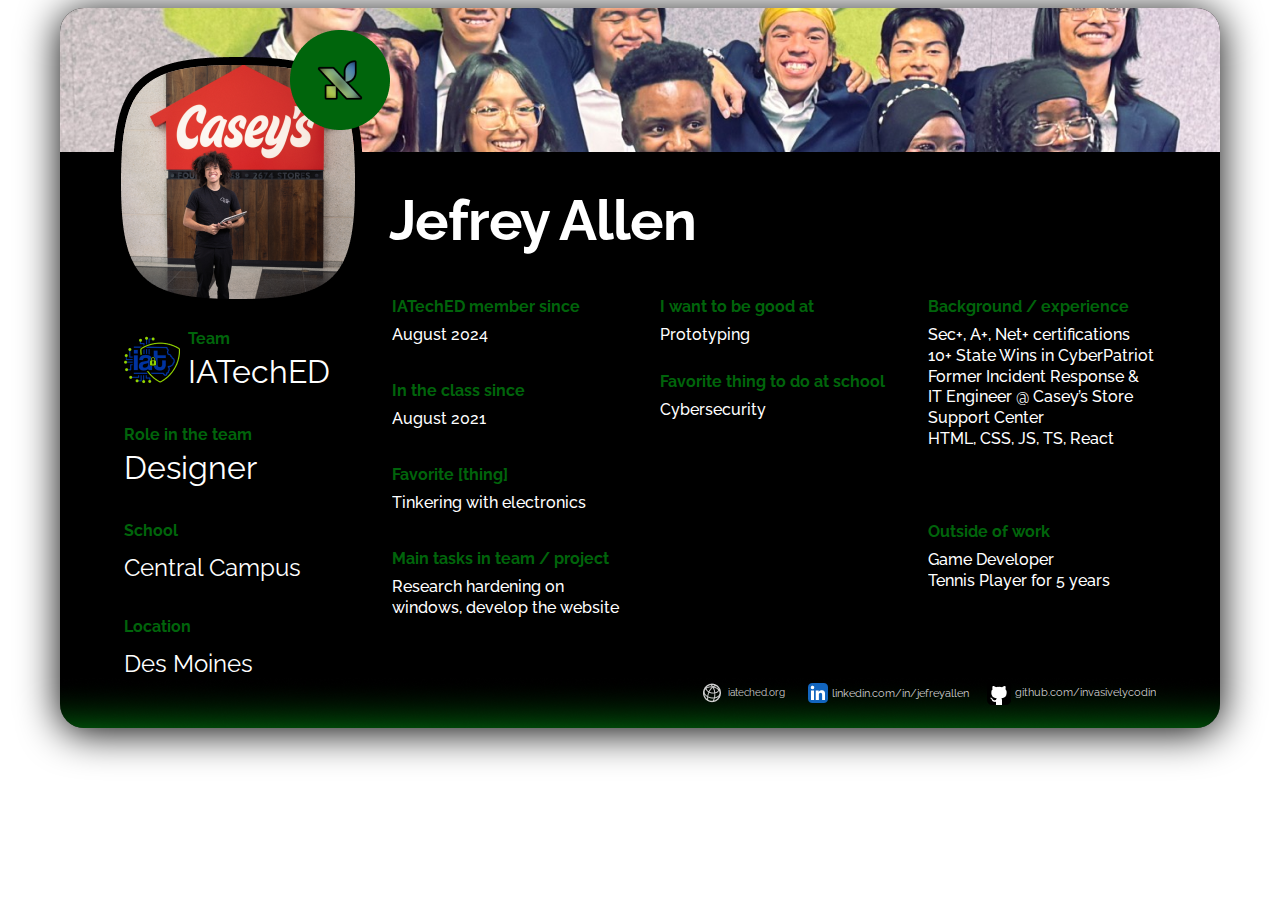
==== card.html @ c5e19518 "should be good?" ====
<!DOCTYPE html>
<html lang="en">
  <head>
    <meta charset="UTF-8" />
    <meta name="viewport" content="width=device-width, initial-scale=1.0" />
    <title>card template</title>
    <link rel="stylesheet" href="https://fonts.googleapis.com/css2?family=Raleway:wght@400;500;700&display=swap" />
<link rel="stylesheet" href="https://fonts.googleapis.com/css2?family=Raleway:wght@400&display=swap" />
    <link rel="stylesheet" href="card.css" />
  </head>
  <body>
    <div
      style="width:1160px;height:720px;background-color:#000000;border-radius:24px;position:relative;overflow:hidden;box-shadow:0 4px 40px 0 #000000;margin:0 auto"
      class="main-container"
    >
      <div
        style="width:1043px;height:650px;position:relative;z-index:67;margin:22px 0 0 53px"
      >
        <div
          style="width:100px;height:100px;background-position:center;background-image:url(images/Jef.png);background-size:100% 100%;background-repeat:no-repeat;position:absolute;top:0;left:177px;z-index:66"
        ></div>
        <div
          style="width:250px;height:250px;background-position:center;background-image:url(images/Photo\ border.png);background-size:cover;background-repeat:no-repeat;position:absolute;top:27px;left:0;z-index:61"
        >
          <div
            style="width:234px;height:234px;background-position:center;background-image:url(images/Photo.png);background-size:100% 100%;background-repeat:no-repeat;position:relative;z-index:63;margin:8px 0 0 8px"
          ></div>
        </div>
        <span
          style="display:flex;height:56px;justify-content:flex-start;align-items:center;font-family:Raleway, var(--default-font-family);font-size:56px;font-weight:700;line-height:56px;color:#ffffff;letter-spacing:-1.12px;position:absolute;top:calc(50% - 163px);left:276px;text-align:left;white-space:nowrap;z-index:67"
          >Jefrey Allen</span
        >
        <div
          style="display:flex;width:228px;height:382px;flex-direction:column;gap:33px;align-items:flex-start;flex-wrap:nowrap;position:absolute;top:266px;left:279px;overflow:hidden;z-index:14"
        >
          <div
            style="display:flex;width:228px;padding:1px 0 1px 0;flex-direction:column;gap:9px;align-items:flex-start;flex-shrink:0;flex-wrap:nowrap;position:relative;z-index:15"
          >
            <span
              style="min-width:0;height:19px;align-self:stretch;flex-shrink:0;flex-basis:auto;font-family:Raleway, var(--default-font-family);font-size:16px;font-weight:700;line-height:19px;color:#00640b;position:relative;text-align:left;white-space:nowrap;z-index:16"
              >IATechED member since</span
            ><span
              style="min-width:0;height:21px;align-self:stretch;flex-shrink:0;flex-basis:auto;font-family:Raleway, var(--default-font-family);font-size:16px;font-weight:500;line-height:20.8px;color:#ffffff;position:relative;text-align:left;white-space:nowrap;z-index:17"
              >August 2024</span
            >
          </div>
          <div
            style="display:flex;width:228px;padding:1px 0 1px 0;flex-direction:column;gap:9px;align-items:flex-start;flex-shrink:0;flex-wrap:nowrap;position:relative;z-index:18"
          >
            <span
              style="min-width:0;height:19px;align-self:stretch;flex-shrink:0;flex-basis:auto;font-family:Raleway, var(--default-font-family);font-size:16px;font-weight:700;line-height:19px;color:#00640b;position:relative;text-align:left;white-space:nowrap;z-index:19"
              >In the class since</span
            ><span
              style="min-width:0;height:21px;align-self:stretch;flex-shrink:0;flex-basis:auto;font-family:Raleway, var(--default-font-family);font-size:16px;font-weight:500;line-height:20.8px;color:#ffffff;position:relative;text-align:left;white-space:nowrap;z-index:20"
              >August 2021</span
            >
          </div>
          <div
            style="display:flex;width:228px;padding:1px 0 1px 0;flex-direction:column;gap:9px;align-items:flex-start;flex-shrink:0;flex-wrap:nowrap;position:relative;z-index:21"
          >
            <span
              style="min-width:0;height:19px;align-self:stretch;flex-shrink:0;flex-basis:auto;font-family:Raleway, var(--default-font-family);font-size:16px;font-weight:700;line-height:19px;color:#00640b;position:relative;text-align:left;white-space:nowrap;z-index:22"
              >Favorite [thing]</span
            ><span
              style="min-width:0;height:21px;align-self:stretch;flex-shrink:0;flex-basis:auto;font-family:Raleway, var(--default-font-family);font-size:16px;font-weight:500;line-height:20.8px;color:#ffffff;position:relative;text-align:left;white-space:nowrap;z-index:23"
              >Tinkering with electronics</span
            >
          </div>
          <div
            style="display:flex;width:228px;padding:1px 0 1px 0;flex-direction:column;gap:9px;align-items:flex-start;flex-shrink:0;flex-wrap:nowrap;position:relative;z-index:24"
          >
            <span
              style="min-width:0;height:19px;align-self:stretch;flex-shrink:0;flex-basis:auto;font-family:Raleway, var(--default-font-family);font-size:16px;font-weight:700;line-height:19px;color:#00640b;position:relative;text-align:left;white-space:nowrap;z-index:25"
              >Main tasks in team / project</span
            ><span
              style="display:flex;width:228px;min-width:0;height:63px;justify-content:flex-start;align-items:flex-start;align-self:stretch;flex-shrink:0;font-family:Raleway, var(--default-font-family);font-size:16px;font-weight:500;line-height:20.8px;color:#ffffff;position:relative;text-align:left;z-index:26"
              >Research hardening on windows, develop the website</span
            >
          </div>
        </div>
        <div
          style="display:flex;width:227px;height:382px;flex-direction:column;gap:24px;align-items:flex-start;flex-wrap:nowrap;position:absolute;top:266px;left:547px;overflow:hidden;z-index:7"
        >
          <div
            style="display:flex;width:154px;padding:1px 0 1px 0;flex-direction:column;gap:9px;align-items:flex-start;flex-shrink:0;flex-wrap:nowrap;position:relative;z-index:8"
          >
            <span
              style="height:19px;align-self:stretch;flex-shrink:0;flex-basis:auto;font-family:Raleway, var(--default-font-family);font-size:16px;font-weight:700;line-height:19px;color:#00640b;position:relative;text-align:left;white-space:nowrap;z-index:9"
              >I want to be good at</span
            ><span
              style="height:21px;align-self:stretch;flex-shrink:0;flex-basis:auto;font-family:Raleway, var(--default-font-family);font-size:16px;font-weight:500;line-height:20.8px;color:#ffffff;position:relative;text-align:left;white-space:nowrap;z-index:10"
              >Prototyping</span
            >
          </div>
          <div
            style="display:flex;width:227px;padding:1px 0 1px 0;flex-direction:column;gap:9px;align-items:flex-start;flex-shrink:0;flex-wrap:nowrap;position:relative;z-index:11"
          >
            <span
              style="height:19px;align-self:stretch;flex-shrink:0;flex-basis:auto;font-family:Raleway, var(--default-font-family);font-size:16px;font-weight:700;line-height:19px;color:#00640b;position:relative;text-align:left;white-space:nowrap;z-index:12"
              >Favorite thing to do at school</span
            ><span
              style="height:21px;align-self:stretch;flex-shrink:0;flex-basis:auto;font-family:Raleway, var(--default-font-family);font-size:16px;font-weight:500;line-height:20.8px;color:#ffffff;position:relative;text-align:left;white-space:nowrap;z-index:13"
              >Cybersecurity</span
            >
          </div>
        </div>
        <div
          style="display:flex;width:228px;height:382px;flex-direction:column;gap:24px;align-items:flex-start;flex-wrap:nowrap;position:absolute;top:266px;left:815px;overflow:hidden"
        >
          <div
            style="display:flex;width:228px;padding:1px 0 1px 0;flex-direction:column;gap:9px;align-items:flex-start;flex-shrink:0;flex-wrap:nowrap;position:relative;z-index:1"
          >
            <span
              style="min-width:0;height:19px;align-self:stretch;flex-shrink:0;flex-basis:auto;font-family:Raleway, var(--default-font-family);font-size:16px;font-weight:700;line-height:19px;color:#00640b;position:relative;text-align:left;white-space:nowrap;z-index:2"
              >Background / experience</span
            ><span
              style="display:flex;width:228px;min-width:0;height:171px;justify-content:flex-start;align-items:flex-start;align-self:stretch;flex-shrink:0;font-family:Raleway, var(--default-font-family);font-size:16px;font-weight:500;line-height:20.8px;color:#ffffff;position:relative;text-align:left;z-index:3"
              >Sec+, A+, Net+ certifications<br />10+ State Wins in
              CyberPatriot<br />Former Incident Response & IT Engineer @ Casey’s
              Store Support Center<br />HTML, CSS, JS, TS, React</span
            >
          </div>
          <div
            style="display:flex;width:228px;padding:1px 0 1px 0;flex-direction:column;gap:9px;align-items:flex-start;flex-shrink:0;flex-wrap:nowrap;position:relative;z-index:4"
          >
            <span
              style="min-width:0;height:19px;align-self:stretch;flex-shrink:0;flex-basis:auto;font-family:Raleway, var(--default-font-family);font-size:16px;font-weight:700;line-height:19px;color:#00640b;position:relative;text-align:left;white-space:nowrap;z-index:5"
              >Outside of work</span
            ><span
              style="display:flex;width:228px;min-width:0;height:50px;justify-content:flex-start;align-items:flex-start;align-self:stretch;flex-shrink:0;font-family:Raleway, var(--default-font-family);font-size:16px;font-weight:500;line-height:20.8px;color:#ffffff;position:relative;text-align:left;overflow:hidden;text-overflow:initial;z-index:6"
              >Game Developer<br />Tennis Player for 5 years</span
            >
          </div>
        </div>
        <div
          style="display:flex;width:228px;height:352px;flex-direction:column;gap:32px;align-items:flex-start;flex-wrap:nowrap;position:absolute;top:298px;left:11px;z-index:27"
        >
          <div
            style="display:flex;width:228px;gap:8px;align-items:center;flex-shrink:0;flex-wrap:nowrap;position:relative;z-index:28"
          >
            <div
              style="width:56px;height:56px;flex-shrink:0;position:relative;z-index:29"
            >
              <div
                style="width:100%;height:100%;position:absolute;top:0;left:0;z-index:30"
              >
                <div
                  style="width:100%;height:100%;background-position:center;background-image:url(images/Team\ IATechED.png);background-size:contain;background-repeat:no-repeat;position:absolute;top:0;left:0;z-index:31"
                ></div>
              </div>
            </div>
            <div
              style="display:flex;min-width:0;padding:1px 0 0 0;flex-direction:column;gap:5px;align-items:flex-start;flex-grow:1;flex-shrink:0;flex-basis:0;flex-wrap:nowrap;position:relative;z-index:32"
            >
              <span
                style="height:19px;align-self:stretch;flex-shrink:0;flex-basis:auto;font-family:Raleway, var(--default-font-family);font-size:16px;font-weight:700;line-height:19px;color:#00640b;position:relative;text-align:left;white-space:nowrap;z-index:33"
                >Team</span
              ><span
                style="height:39px;flex-shrink:0;flex-basis:auto;font-family:Raleway, var(--default-font-family);font-size:32px;font-weight:400;line-height:38.727px;color:#ffffff;position:relative;text-align:left;white-space:nowrap;z-index:34"
                >IATechED</span
              >
            </div>
          </div>
          <div
            style="display:flex;width:228px;gap:8px;align-items:center;flex-shrink:0;flex-wrap:nowrap;position:relative;z-index:35"
          >
            <div
              style="display:flex;min-width:0;padding:1px 0 0 0;flex-direction:column;gap:5px;align-items:flex-start;flex-grow:1;flex-shrink:0;flex-basis:0;flex-wrap:nowrap;position:relative;z-index:36"
            >
              <span
                style="height:19px;align-self:stretch;flex-shrink:0;flex-basis:auto;font-family:Raleway, var(--default-font-family);font-size:16px;font-weight:700;line-height:19px;color:#00640b;position:relative;text-align:left;white-space:nowrap;z-index:37"
                >Role in the team</span
              ><span
                style="height:39px;flex-shrink:0;flex-basis:auto;font-family:Raleway, var(--default-font-family);font-size:32px;font-weight:400;line-height:38.727px;color:#ffffff;position:relative;text-align:left;white-space:nowrap;z-index:38"
                >Designer</span
              >
            </div>
          </div>
          <div
            style="display:flex;width:228px;padding:1px 0 2px 0;flex-direction:column;gap:13px;align-items:flex-start;flex-shrink:0;flex-wrap:nowrap;position:relative;z-index:39"
          >
            <span
              style="min-width:0;height:19px;align-self:stretch;flex-shrink:0;flex-basis:auto;font-family:Raleway, var(--default-font-family);font-size:16px;font-weight:700;line-height:19px;color:#00640b;position:relative;text-align:left;white-space:nowrap;z-index:40"
              >School</span
            ><span
              style="min-width:0;height:29px;align-self:stretch;flex-shrink:0;flex-basis:auto;font-family:Raleway, var(--default-font-family);font-size:24px;font-weight:400;line-height:29px;color:#ffffff;position:relative;text-align:left;white-space:nowrap;z-index:41"
              >Central Campus</span
            >
          </div>
          <div
            style="display:flex;width:228px;padding:1px 0 2px 0;flex-direction:column;gap:13px;align-items:flex-start;flex-shrink:0;flex-wrap:nowrap;position:relative;z-index:42"
          >
            <span
              style="min-width:0;height:19px;align-self:stretch;flex-shrink:0;flex-basis:auto;font-family:Raleway, var(--default-font-family);font-size:16px;font-weight:700;line-height:19px;color:#00640b;position:relative;text-align:left;white-space:nowrap;z-index:43"
              >Location</span
            ><span
              style="min-width:0;height:29px;align-self:stretch;flex-shrink:0;flex-basis:auto;font-family:Raleway, var(--default-font-family);font-size:24px;font-weight:400;line-height:29px;color:#ffffff;position:relative;text-align:left;white-space:nowrap;z-index:44"
              >Des Moines</span
            >
          </div>
        </div>
      </div>
      <div
        style="display:flex;width:456px;gap:24px;justify-content:center;align-items:center;flex-wrap:nowrap;position:relative;overflow:hidden;z-index:46;margin:1px 0 0 640px"
      >
        <div
          style="display:flex;width:84px;gap:4px;align-items:center;flex-shrink:0;flex-wrap:nowrap;position:relative;z-index:47"
        >
          <div
            style="width:24px;height:24px;flex-shrink:0;background-position:center;background-image:url(images/website.png);background-size:cover;background-repeat:no-repeat;position:relative;z-index:48"
          ></div>
          <span
            style="height:18px;flex-shrink:0;flex-basis:auto;font-family:Raleway, var(--default-font-family);font-size:10px;font-weight:400;line-height:18px;color:#cecece;position:relative;text-align:left;white-space:nowrap;z-index:49"
            >iateched.org</span
          >
        </div>
        <div
          style="display:flex;width:155px;gap:4px;align-items:center;flex-shrink:0;flex-wrap:nowrap;position:relative;z-index:50"
        >
          <div
            style="width:20px;height:20px;flex-shrink:0;background-position:center;background-image:url(images/LinkedIn.png);background-size:cover;background-repeat:no-repeat;position:relative;z-index:51"
          ></div>
          <span
            style="flex-shrink:0;font-family:Raleway, var(--default-font-family);font-size:11px;font-weight:400;color:#cecece;position:relative;text-align:left;z-index:52"
            >linkedin.com/in/jefreyallen</span
          >
        </div>
        <div
          style="display:flex;width:169px;gap:4px;align-items:center;flex-shrink:0;flex-wrap:nowrap;position:relative;z-index:53"
        >
          <div
            style="width:24px;height:24px;flex-shrink:0;background-position:center;background-image:url(images/GitHub.png);background-size:cover;background-repeat:no-repeat;position:relative;z-index:54"
          ></div>
          <span
            style="height:18px;flex-shrink:0;flex-basis:auto;font-family:Raleway, var(--default-font-family);font-size:11px;font-weight:400;line-height:18px;color:#cecece;position:relative;text-align:left;white-space:nowrap;z-index:55"
            >github.com/invasivelycoding</span
          >
        </div>
      </div>
      <div
        style="width:1160px;height:144px;background-position:center;background-image:url(images/Wallpaper\ image.png);background-size:100% 100%;background-repeat:no-repeat;position:absolute;top:0;left:0;z-index:59"
      ></div>
      <div
        style="width:1160px;height:50px;background-position:center;background-image:url(images/Bottom\ fadeout.png);background-size:cover;background-repeat:no-repeat;position:absolute;top:670px;left:0;z-index:45"
      ></div>
    </div>
  </body>
</html>
---- card.css ----
:root {
    --default-font-family: -apple-system, BlinkMacSystemFont, "Segoe UI", Roboto,
      Ubuntu, "Helvetica Neue", Helvetica, Arial, "PingFang SC",
      "Hiragino Sans GB", "Microsoft Yahei UI", "Microsoft Yahei",
      "Source Han Sans CN", sans-serif;
  }
  
  .main-container {
    overflow: hidden;
  }
  
  .main-container,
  .main-container * {
    box-sizing: border-box;
  }
  
  input,
  select,
  textarea,
  button {
    outline: 0;
  }
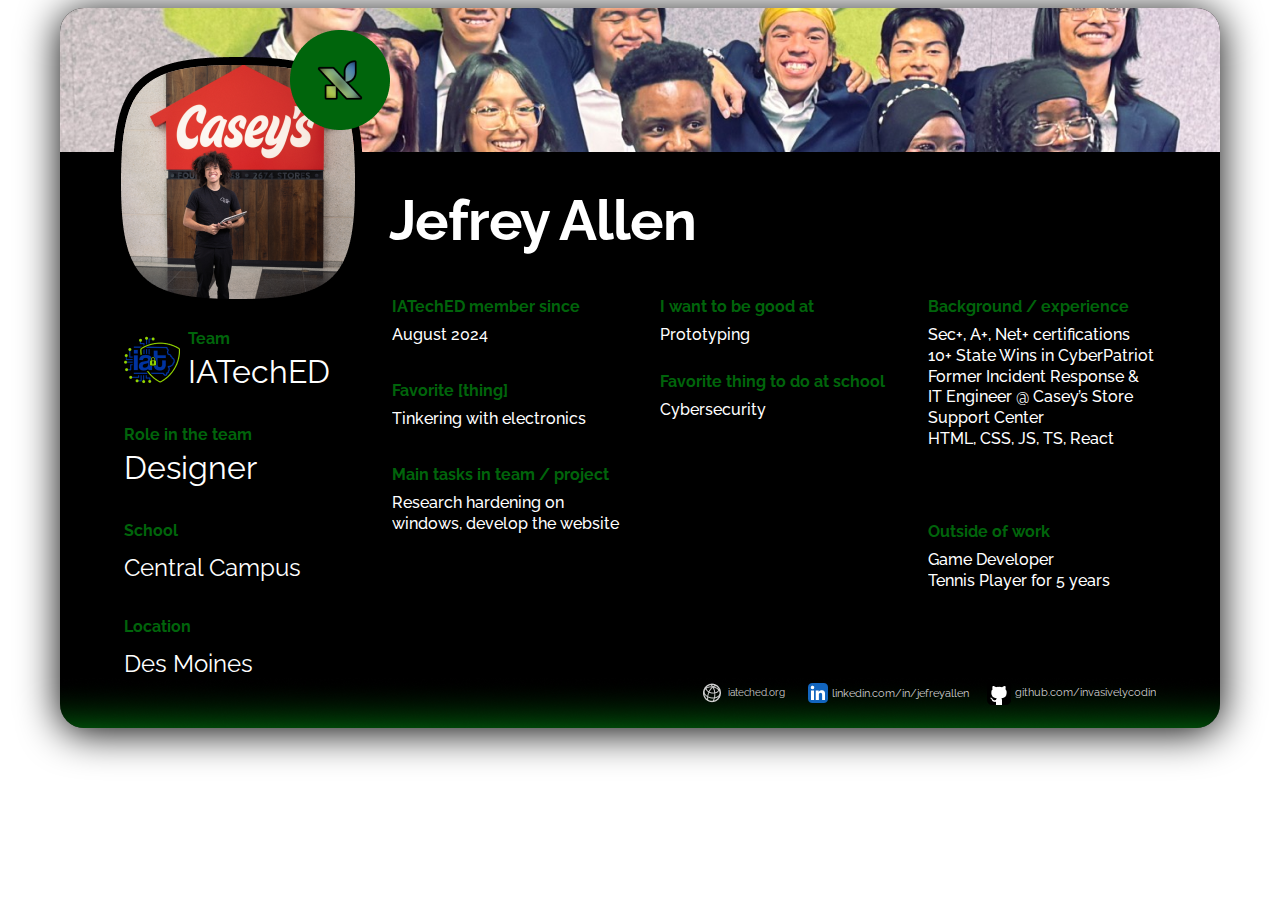
==== commit a34f282d: "mobile view fix" ====
--- a/card.html
+++ b/card.html
@@ -45,17 +45,6 @@
             >
           </div>
           <div
-            style="display:flex;width:228px;padding:1px 0 1px 0;flex-direction:column;gap:9px;align-items:flex-start;flex-shrink:0;flex-wrap:nowrap;position:relative;z-index:18"
-          >
-            <span
-              style="min-width:0;height:19px;align-self:stretch;flex-shrink:0;flex-basis:auto;font-family:Raleway, var(--default-font-family);font-size:16px;font-weight:700;line-height:19px;color:#00640b;position:relative;text-align:left;white-space:nowrap;z-index:19"
-              >In the class since</span
-            ><span
-              style="min-width:0;height:21px;align-self:stretch;flex-shrink:0;flex-basis:auto;font-family:Raleway, var(--default-font-family);font-size:16px;font-weight:500;line-height:20.8px;color:#ffffff;position:relative;text-align:left;white-space:nowrap;z-index:20"
-              >August 2021</span
-            >
-          </div>
-          <div
             style="display:flex;width:228px;padding:1px 0 1px 0;flex-direction:column;gap:9px;align-items:flex-start;flex-shrink:0;flex-wrap:nowrap;position:relative;z-index:21"
           >
             <span
@@ -116,7 +105,7 @@
             ><span
               style="display:flex;width:228px;min-width:0;height:171px;justify-content:flex-start;align-items:flex-start;align-self:stretch;flex-shrink:0;font-family:Raleway, var(--default-font-family);font-size:16px;font-weight:500;line-height:20.8px;color:#ffffff;position:relative;text-align:left;z-index:3"
               >Sec+, A+, Net+ certifications<br />10+ State Wins in
-              CyberPatriot<br />Former Incident Response & IT Engineer @ Casey’s
+              CyberPatriot<br />Former Incident Response &amp; IT Engineer @ Casey’s
               Store Support Center<br />HTML, CSS, JS, TS, React</span
             >
           </div>
@@ -238,7 +227,7 @@
         </div>
       </div>
       <div
-        style="width:1160px;height:144px;background-position:center;background-image:url(images/Wallpaper\ image.png);background-size:100% 100%;background-repeat:no-repeat;position:absolute;top:0;left:0;z-index:59"
+        style="width:1160px;height:144px;background-position:center;background-image:url(images/jefreyallenbanner.png);background-size:100% 100%;background-repeat:no-repeat;position:absolute;top:0;left:0;z-index:59"
       ></div>
       <div
         style="width:1160px;height:50px;background-position:center;background-image:url(images/Bottom\ fadeout.png);background-size:cover;background-repeat:no-repeat;position:absolute;top:670px;left:0;z-index:45"
--- a/card.css
+++ b/card.css
@@ -1,5 +1,5 @@
 :root {
-    --default-font-family: -apple-system, BlinkMacSystemFont, "Segoe UI", Roboto,
+    --default-font-family: "Raleway", -apple-system, BlinkMacSystemFont, "Segoe UI", Roboto,
       Ubuntu, "Helvetica Neue", Helvetica, Arial, "PingFang SC",
       "Hiragino Sans GB", "Microsoft Yahei UI", "Microsoft Yahei",
       "Source Han Sans CN", sans-serif;
@@ -20,4 +20,3 @@
   button {
     outline: 0;
   }
-  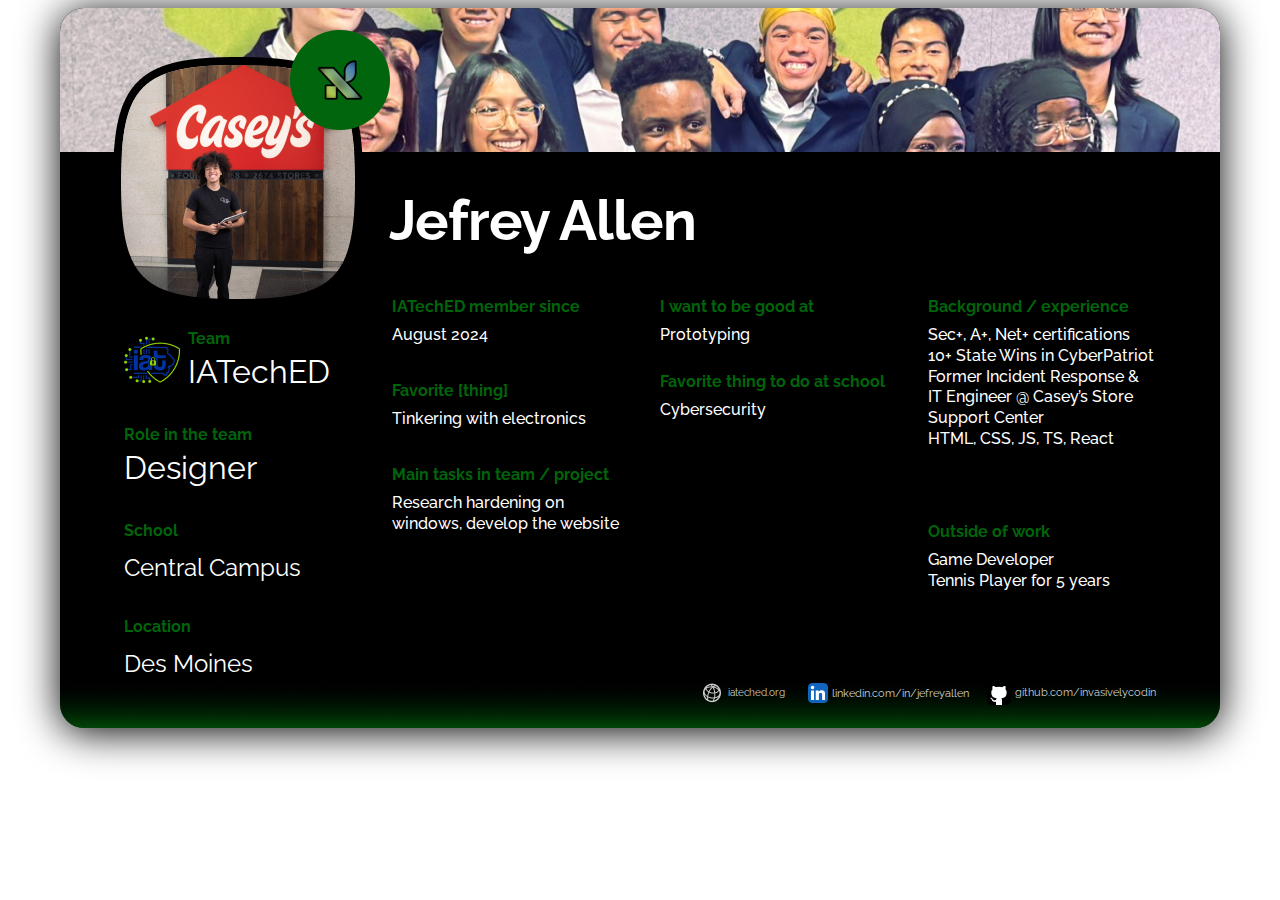
==== commit 28439e2e: "wip member card" ====
--- a/card.html
+++ b/card.html
@@ -4,8 +4,9 @@
     <meta charset="UTF-8" />
     <meta name="viewport" content="width=device-width, initial-scale=1.0" />
     <title>card template</title>
-    <link rel="stylesheet" href="https://fonts.googleapis.com/css2?family=Raleway:wght@400;500;700&display=swap" />
-<link rel="stylesheet" href="https://fonts.googleapis.com/css2?family=Raleway:wght@400&display=swap" />
+    <link rel="preconnect" href="https://fonts.googleapis.com">
+    <link rel="preconnect" href="https://fonts.gstatic.com" crossorigin>
+    <link href="https://fonts.googleapis.com/css2?family=Raleway:ital,wght@0,100..900;1,100..900&family=Space+Mono:ital,wght@0,400;0,700;1,400;1,700&display=swap" rel="stylesheet">
     <link rel="stylesheet" href="card.css" />
   </head>
   <body>
@@ -234,4 +235,4 @@
       ></div>
     </div>
   </body>
-</html>
+</html>